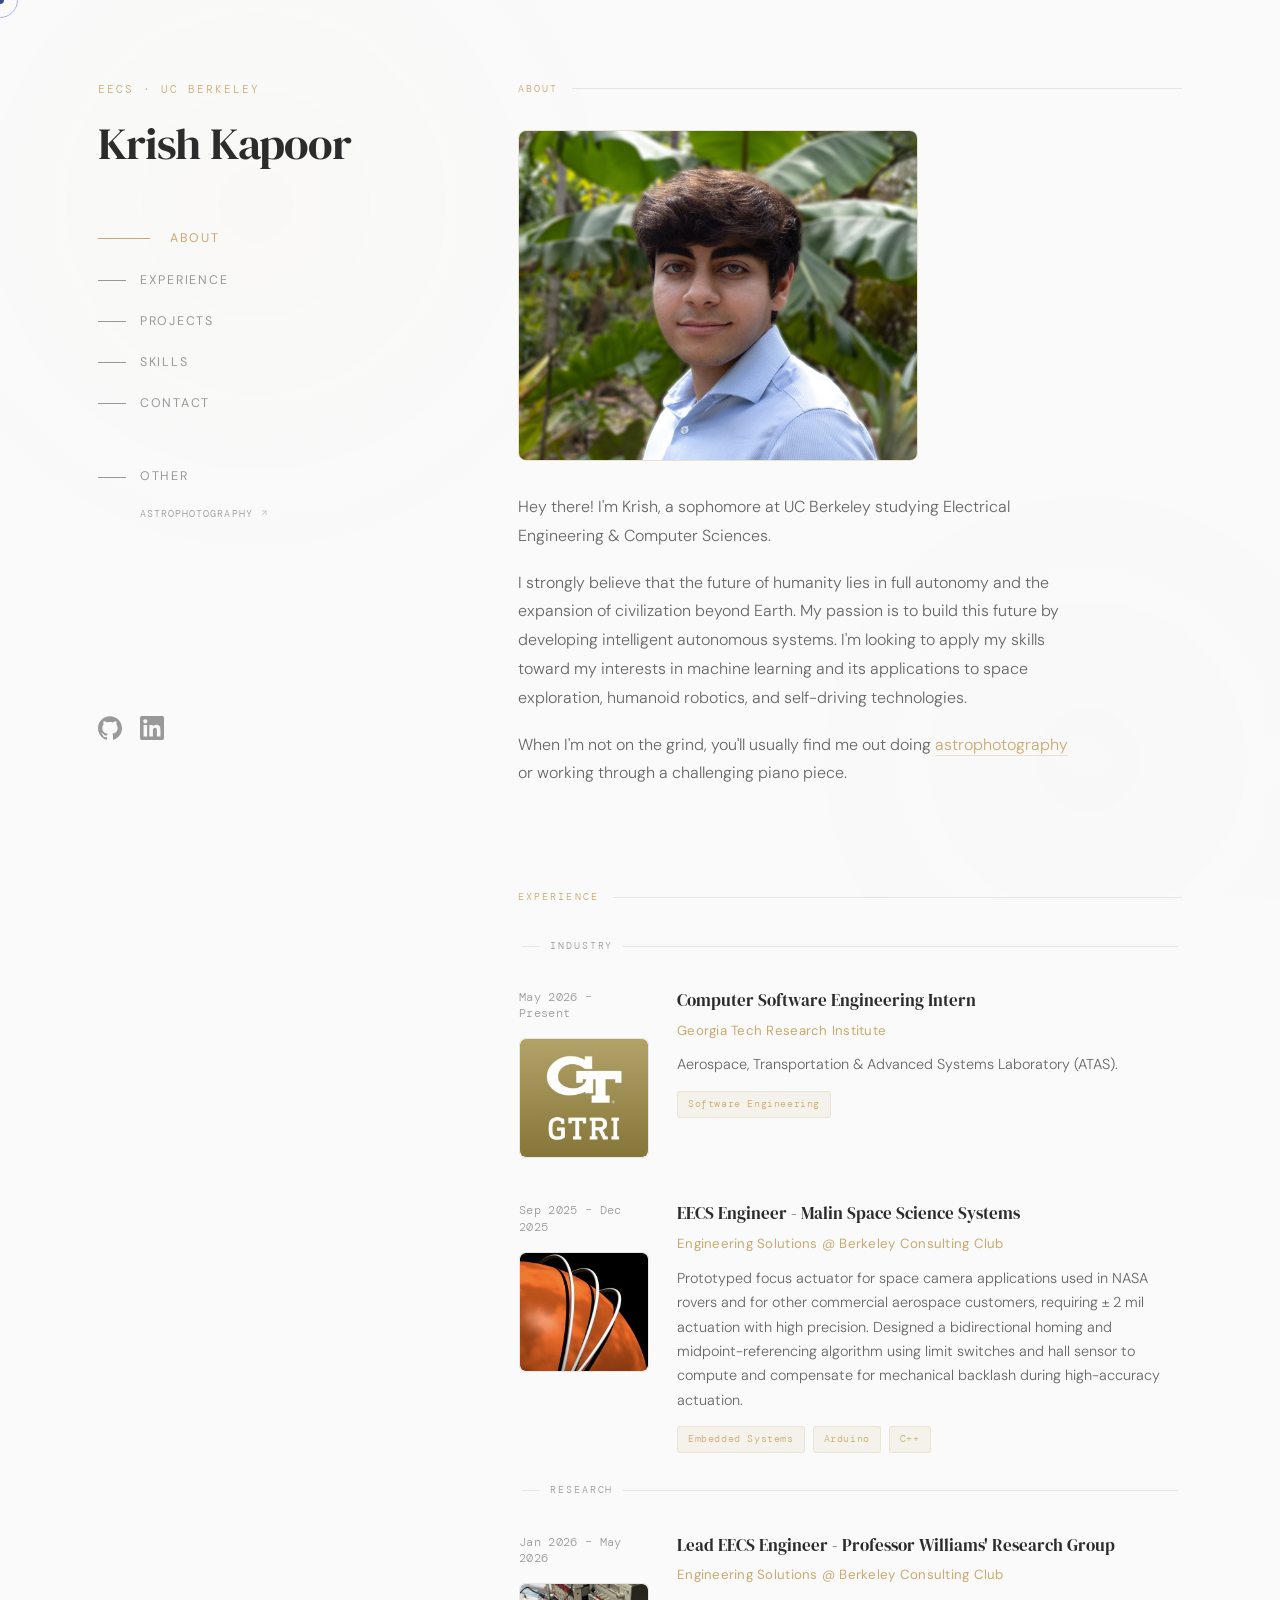
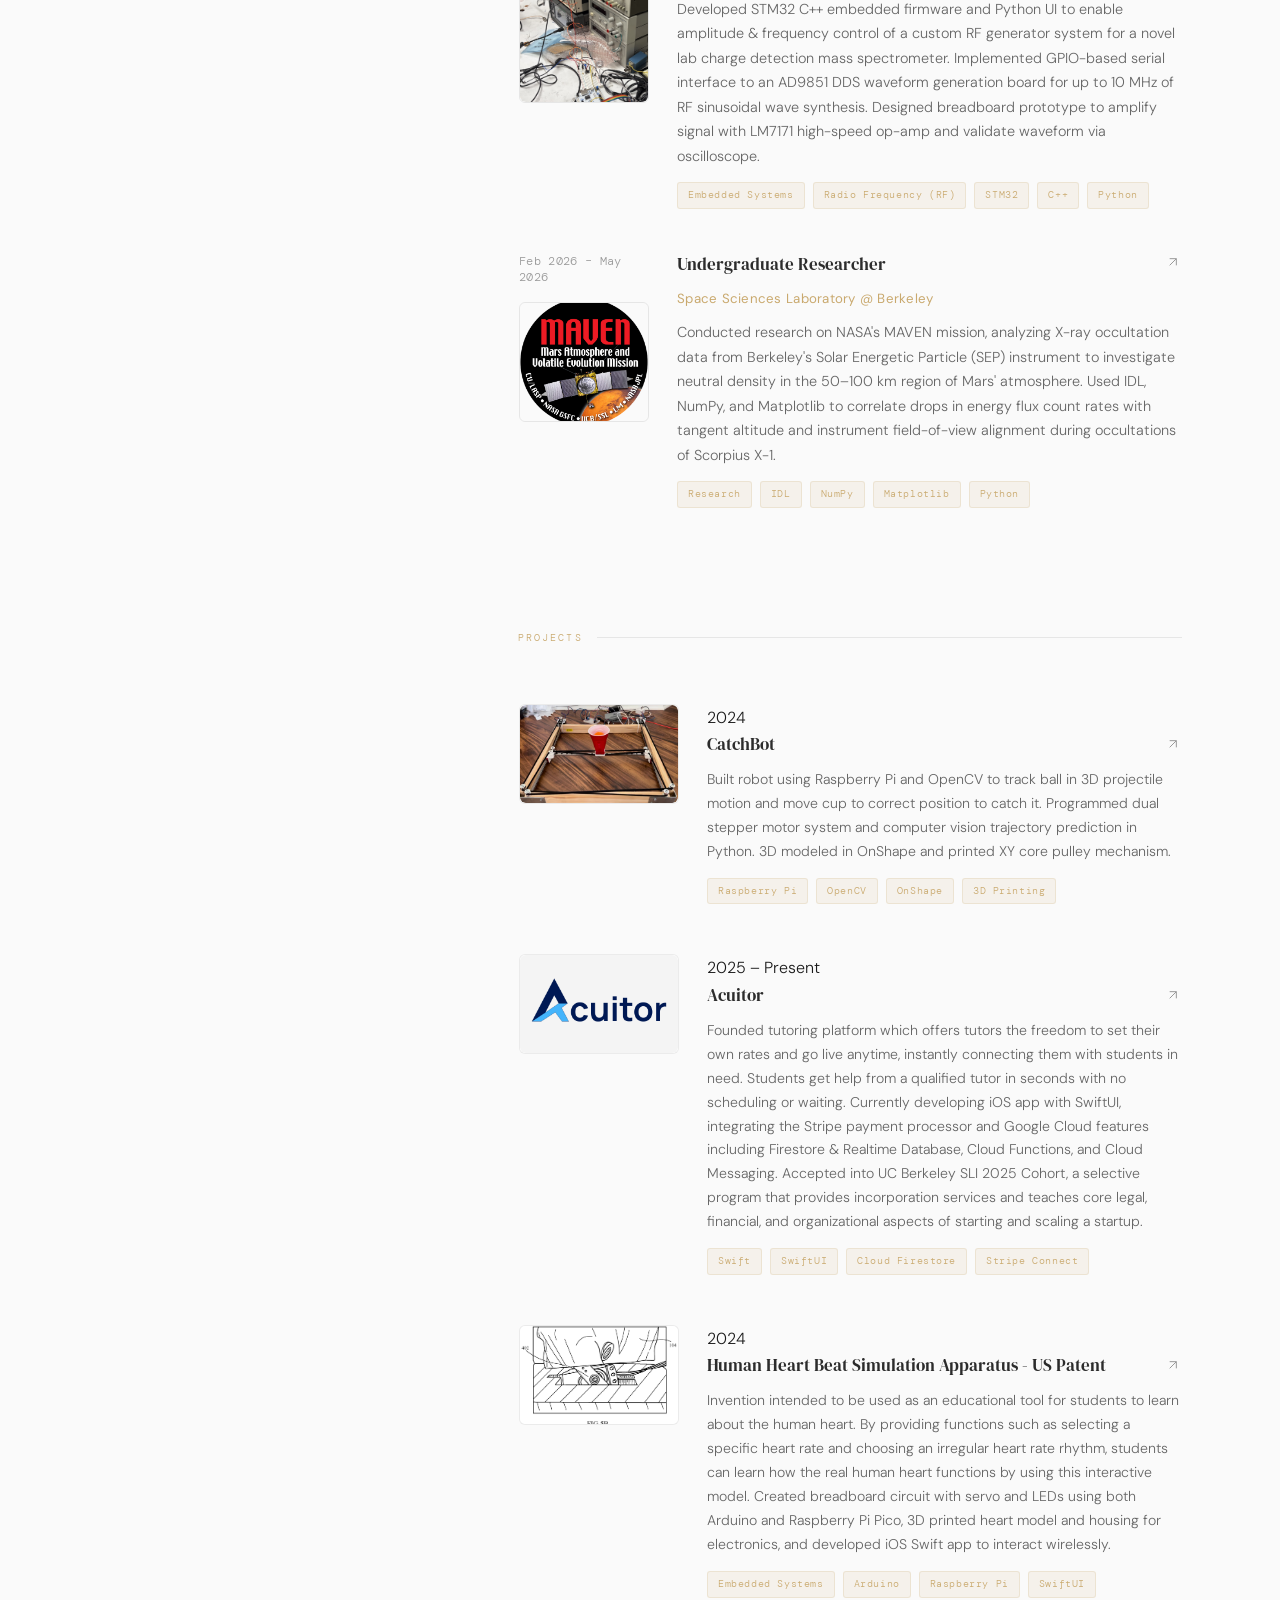
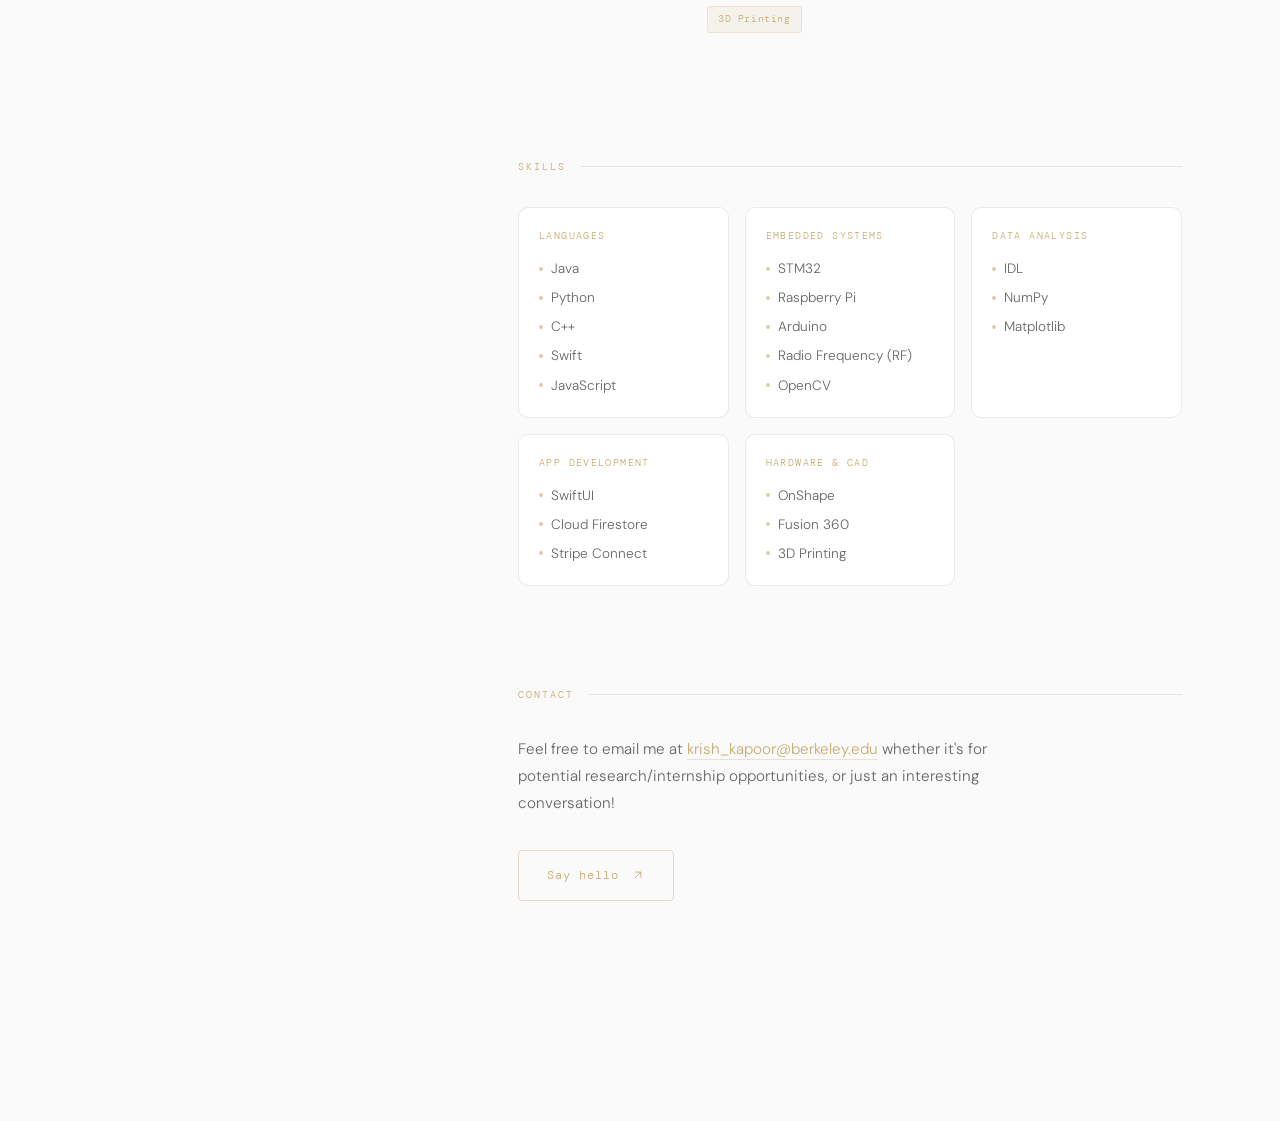
==== index.html @ f742c826 "Upload files" ====
<!DOCTYPE html>
<html lang="en">
<head>
  <meta charset="UTF-8" />
  <meta name="viewport" content="width=device-width, initial-scale=1.0" />
  <title>Krish Kapoor</title>
  <link rel="preconnect" href="https://fonts.googleapis.com" />
  <link rel="preconnect" href="https://fonts.gstatic.com" crossorigin />
  <link href="https://fonts.googleapis.com/css2?family=DM+Serif+Display:ital@0;1&family=DM+Sans:ital,opsz,wght@0,9..40,300;0,9..40,400;0,9..40,500;1,9..40,300&family=DM+Mono:wght@300;400&display=swap" rel="stylesheet" />
  <link rel="stylesheet" href="styles.css" />
</head>
<body>

  <!-- Custom cursor -->
  <div class="cursor" id="cursorRing" style="position:fixed;top:0;left:0;pointer-events:none;z-index:9999;">
    <div class="cursor-ring" style="position:absolute;top:0;left:0;"></div>
  </div>
  <div class="cursor" id="cursorDot" style="position:fixed;top:0;left:0;pointer-events:none;z-index:9999;">
    <div class="cursor-dot" style="position:absolute;top:0;left:0;"></div>
  </div>

  <!-- Ambient background -->
  <div class="ambient"></div>

  <div class="layout">

    <!-- ─── LEFT: STICKY PANEL ─── -->
    <aside class="left">
      <div class="left-top">
        <div class="role">EECS · UC Berkeley</div>
        <h1 class="name">Krish Kapoor</h1>

        <nav class="nav" aria-label="On-page navigation">
          <a href="#about" class="nav-item active">
            <span class="nav-line"></span>
            <span>About</span>
          </a>
          <a href="#experience" class="nav-item">
            <span class="nav-line"></span>
            <span>Experience</span>
          </a>
          <a href="#projects" class="nav-item">
            <span class="nav-line"></span>
            <span>Projects</span>
          </a>
          <a href="#skills" class="nav-item">
            <span class="nav-line"></span>
            <span>Skills</span>
          </a>
          <a href="#contact" class="nav-item">
            <span class="nav-line"></span>
            <span>Contact</span>
          </a>
          <a href="#other" class="nav-item nav-item--other">
            <span class="nav-line"></span>
            <span>Other</span>
          </a>
          <a href="astrophotography.html" class="nav-subitem">
            <span>Astrophotography</span>
            <svg width="10" height="10" viewBox="0 0 24 24" fill="none" stroke="currentColor" stroke-width="2"><path d="M7 17L17 7M17 7H7M17 7v10"/></svg>
          </a>
        </nav>
      </div>

      <div class="socials">
        <!-- GitHub -->
        <a href="https://github.com/kapoorkrish/" target="_blank" rel="noopener" class="social-link" aria-label="GitHub">
          <svg viewBox="0 0 24 24" xmlns="http://www.w3.org/2000/svg"><path d="M12 .297c-6.63 0-12 5.373-12 12 0 5.303 3.438 9.8 8.205 11.385.6.113.82-.258.82-.577 0-.285-.01-1.04-.015-2.04-3.338.724-4.042-1.61-4.042-1.61C4.422 18.07 3.633 17.7 3.633 17.7c-1.087-.744.084-.729.084-.729 1.205.084 1.838 1.236 1.838 1.236 1.07 1.835 2.809 1.305 3.495.998.108-.776.417-1.305.76-1.605-2.665-.3-5.466-1.332-5.466-5.93 0-1.31.465-2.38 1.235-3.22-.135-.303-.54-1.523.105-3.176 0 0 1.005-.322 3.3 1.23.96-.267 1.98-.399 3-.405 1.02.006 2.04.138 3 .405 2.28-1.552 3.285-1.23 3.285-1.23.645 1.653.24 2.873.12 3.176.765.84 1.23 1.91 1.23 3.22 0 4.61-2.805 5.625-5.475 5.92.42.36.81 1.096.81 2.22 0 1.606-.015 2.896-.015 3.286 0 .315.21.69.825.57C20.565 22.092 24 17.592 24 12.297c0-6.627-5.373-12-12-12"/></svg>
        </a>
        <!-- LinkedIn -->
        <a href="https://www.linkedin.com/in/kapoorkrish/" target="_blank" rel="noopener" class="social-link" aria-label="LinkedIn">
          <svg viewBox="0 0 24 24" xmlns="http://www.w3.org/2000/svg"><path d="M20.447 20.452h-3.554v-5.569c0-1.328-.027-3.037-1.852-3.037-1.853 0-2.136 1.445-2.136 2.939v5.667H9.351V9h3.414v1.561h.046c.477-.9 1.637-1.85 3.37-1.85 3.601 0 4.267 2.37 4.267 5.455v6.286zM5.337 7.433c-1.144 0-2.063-.926-2.063-2.065 0-1.138.92-2.063 2.063-2.063 1.14 0 2.064.925 2.064 2.063 0 1.139-.925 2.065-2.064 2.065zm1.782 13.019H3.555V9h3.564v11.452zM22.225 0H1.771C.792 0 0 .774 0 1.729v20.542C0 23.227.792 24 1.771 24h20.451C23.2 24 24 23.227 24 22.271V1.729C24 .774 23.2 0 22.222 0h.003z"/></svg>
        </a>
      </div>
    </aside>

    <!-- ─── RIGHT: MAIN CONTENT ─── -->
    <main class="right">

      <!-- ABOUT -->
      <section id="about" class="fade-in">
        <div class="section-label">About</div>
        <div class="about-content">
          <img src="images/Headshot.jpg" alt="Krish Kapoor headshot" class="about-image" />
          <div class="about-text">
            <p>Hey there! I'm Krish, a sophomore at UC Berkeley studying Electrical Engineering & Computer Sciences.</p>
            <p>I strongly believe that the future of humanity lies in full autonomy and the expansion of civilization beyond Earth. My passion is to build this future by developing intelligent autonomous systems. I'm looking to apply my skills toward my interests in machine learning and its applications to space exploration, humanoid robotics, and self-driving technologies.</p>
            <p>When I'm not on the grind, you'll usually find me out doing <a href="astrophotography.html">astrophotography</a> or working through a challenging piano piece.</p>
          </div>
        </div>
      </section>

      <!-- EXPERIENCE -->
      <section id="experience" class="fade-in">
        <div class="section-label">Experience</div>
        <div id="experience-container">
          <!-- Populated by script.js -->
        </div>
      </section>

      <!-- PROJECTS -->
      <section id="projects" class="fade-in">
        <div class="section-label">Projects</div>
        <div id="projects-container" class="projects-grid">
          <!-- Populated by script.js -->
        </div>
      </section>

      <!-- SKILLS -->
      <section id="skills" class="fade-in">
        <div class="section-label">Skills</div>
        <div id="skills-container" class="skills-grid">
          <!-- Populated by script.js -->
        </div>
      </section>

      <!-- CONTACT -->
      <section id="contact" class="fade-in">
        <div class="section-label">Contact</div>
        <div class="contact-wrapper">
          <p class="contact-text">
            Feel free to email me at <a href="mailto:krish_kapoor@berkeley.edu">krish_kapoor@berkeley.edu</a> whether it's for potential research/internship opportunities, or just an interesting conversation!
          </p>
          <a href="mailto:krish_kapoor@berkeley.edu" class="contact-email">
            Say hello
            <svg width="14" height="14" viewBox="0 0 24 24" fill="none" stroke="currentColor" stroke-width="1.5"><path d="M7 17L17 7M17 7H7M17 7v10"/></svg>
          </a>
        </div>
      </section>
    </main>
  </div>

  <style>
    .nav-item--other {
      margin-top: 32px;
    }
    .nav-subitem {
      display: inline-flex;
      align-items: center;
      gap: 6px;
      padding: 5px 0 5px 42px;
      text-decoration: none;
      color: var(--text-dim);
      font-family: 'DM Mono', monospace;
      font-size: 0.65rem;
      letter-spacing: 0.1em;
      text-transform: uppercase;
      transition: color 0.2s;
    }
    .nav-subitem:hover { color: var(--gold); }
    .nav-subitem svg { opacity: 0.6; }
  </style>

  <script src="script.js"></script>

</body>
</html>
---- styles.css ----
:root {
  --bg: #fafafa;
  --bg2: #f5f5f5;
  --surface: #ffffff;
  --border: rgba(0,0,0,0.08);
  --gold: #c9a96e;
  --gold-dim: rgba(201,169,110,0.1);
  --gold-glow: rgba(201,169,110,0.12);
  --text: #1a1a1a;
  --text-muted: #666666;
  --text-dim: #999999;
  --white: #2c2c2c;
  --nav-width: 340px;
}

*, *::before, *::after { box-sizing: border-box; margin: 0; padding: 0; }

html { scroll-behavior: smooth; }

body {
  background: var(--bg);
  color: var(--text);
  font-family: 'DM Sans', sans-serif;
  font-weight: 300;
  line-height: 1.7;
  min-height: 100vh;
}

/* Custom cursor */
.cursor {
  position: fixed;
  pointer-events: none;
  z-index: 9999;
  mix-blend-mode: difference;
}
.cursor-dot {
  width: 8px; height: 8px;
  background: var(--gold);
  border-radius: 50%;
  transform: translate(-50%, -50%);
  transition: width 0.2s ease, height 0.2s ease, opacity 0.2s ease, background 0.2s ease;
}

body:has(a:hover) .cursor-dot,
body:has(button:hover) .cursor-dot,
body:has([role="button"]:hover) .cursor-dot {
  width: 20px;
  height: 20px;
  background: var(--gold);
  opacity: 0.85;
}
.cursor-ring {
  width: 36px; height: 36px;
  border: 1px solid rgba(201,169,110,0.4);
  border-radius: 50%;
  transform: translate(-50%, -50%);
  transition: transform 0.12s ease-out, width 0.25s ease, height 0.25s ease, opacity 0.25s ease, background 0.25s ease, border-color 0.25s ease;
  background: transparent;
}
body:has(a:hover) .cursor-ring,
body:has(button:hover) .cursor-ring,
body:has([role="button"]:hover) .cursor-ring {
  width: 32px; height: 32px;
  background: transparent;
  border-color: var(--gold);
  opacity: 1;
}

/* Ambient glow background */
.ambient {
  position: fixed;
  inset: 0;
  pointer-events: none;
  z-index: 0;
  overflow: hidden;
}
.ambient::before {
  content: '';
  position: absolute;
  top: -20%; left: -10%;
  width: 60vw; height: 60vw;
  background: radial-gradient(ellipse, rgba(201,169,110,0.02) 0%, transparent 70%);
  animation: drift 18s ease-in-out infinite alternate;
}
.ambient::after {
  content: '';
  position: absolute;
  bottom: -20%; right: -10%;
  width: 50vw; height: 50vw;
  background: radial-gradient(ellipse, rgba(100,120,200,0.01) 0%, transparent 70%);
  animation: drift 22s ease-in-out infinite alternate-reverse;
}
@keyframes drift {
  from { transform: translate(0, 0) scale(1); }
  to { transform: translate(40px, 30px) scale(1.08); }
}

/* Layout */
.layout {
  position: relative;
  z-index: 1;
  max-width: 1180px;
  margin: 0 auto;
  padding: 0 48px;
  display: flex;
  gap: 80px;
  align-items: flex-start;
}

/* LEFT PANEL */
.left {
  width: var(--nav-width);
  min-width: var(--nav-width);
  position: sticky;
  top: 0;
  height: 100vh;
  display: flex;
  flex-direction: column;
  justify-content: space-between;
  padding: 80px 0;
}

.left-top {}

.name {
  font-family: 'DM Serif Display', serif;
  font-size: clamp(2.2rem, 3.5vw, 3rem);
  font-weight: 400;
  color: var(--white);
  letter-spacing: -0.02em;
  line-height: 1.1;
  margin-bottom: 10px;
}

.role {
  font-family: 'DM Mono', monospace;
  font-size: 0.7rem;
  letter-spacing: 0.18em;
  text-transform: uppercase;
  color: var(--gold);
  margin-bottom: 20px;
}

.tagline {
  font-size: 0.95rem;
  color: var(--gold);
  line-height: 1.65;
  max-width: 280px;
}

/* Nav */
.nav {
  margin-top: 52px;
  display: flex;
  flex-direction: column;
  gap: 4px;
}

.nav-item {
  display: flex;
  align-items: center;
  gap: 14px;
  padding: 8px 0;
  text-decoration: none;
  color: var(--text-dim);
  font-size: 0.78rem;
  letter-spacing: 0.14em;
  text-transform: uppercase;
  font-weight: 400;
  transition: color 0.25s, gap 0.25s;
  width: fit-content;
}

.nav-line {
  width: 28px;
  height: 1px;
  background: currentColor;
  transition: width 0.3s ease;
}

.nav-item:hover,
.nav-item.active {
  color: var(--gold);
  gap: 20px;
}

.nav-item:hover .nav-line,
.nav-item.active .nav-line {
  width: 52px;
}

/* Social links */
.socials {
  display: flex;
  gap: 18px;
  align-items: center;
  padding-bottom: 80px;
}

.social-link {
  color: var(--text-dim);
  text-decoration: none;
  transition: color 0.2s, transform 0.2s;
  display: flex;
  align-items: center;
}

.social-link:hover {
  color: var(--gold);
  transform: translateY(-2px);
}

.social-link svg {
  width: 24px; height: 24px;
  fill: currentColor;
}

/* RIGHT PANEL */
.right {
  flex: 1;
  padding: 80px 0 120px;
  min-width: 0;
}

/* Sections */
section {
  margin-bottom: 100px;
  scroll-margin-top: 80px;
}

.section-label {
  font-family: 'DM Mono', monospace;
  font-size: 0.65rem;
  letter-spacing: 0.2em;
  text-transform: uppercase;
  color: var(--gold);
  margin-bottom: 32px;
  display: flex;
  align-items: center;
  gap: 14px;
}

.section-label::after {
  content: '';
  flex: 1;
  height: 1px;
  background: var(--border);
}

/* About */
.about-card {
  padding: 32px;
  background: rgba(201, 169, 110, 0.08);
  border: 1px solid rgba(201, 169, 110, 0.2);
  border-radius: 10px;
}

.about-content {
  display: flex;
  flex-direction: column;
  align-items: flex-start;
  gap: 32px;
}

.about-image {
  width: 100%;
  max-width: 400px;
  height: auto;
  border-radius: 8px;
  object-fit: cover;
  flex-shrink: 0;
  border: 1px solid rgba(201, 169, 110, 0.3);
}

.about-text {
  font-size: 1rem;
  color: var(--text-muted);
  line-height: 1.8;
  max-width: 560px;
}

.about-text p + p { margin-top: 18px; }

.about-text a {
  color: var(--gold);
  text-decoration: none;
  border-bottom: 1px solid rgba(201,169,110,0.3);
  transition: border-color 0.2s;
}
.about-text a:hover { border-color: var(--gold); }

/* Experience link wrapper — mirrors project-card hover behavior */
.exp-link {
  display: block;
  text-decoration: none;
  color: inherit;
  border-radius: 10px;
}

.exp-link:hover .exp-item {
  background: var(--surface);
  border-color: var(--border);
}

.exp-link:hover .exp-title {
  color: var(--gold);
}

.exp-link:hover .exp-arrow {
  transform: translate(4px, -4px);
  color: var(--gold);
}

.exp-title-row {
  display: flex;
  align-items: flex-start;
  justify-content: space-between;
  gap: 8px;
  margin-bottom: 4px;
}

.exp-arrow {
  color: var(--text-dim);
  transition: transform 0.25s, color 0.25s;
  flex-shrink: 0;
  margin-top: 3px;
}

/* Experience */
.exp-group-label {
  font-family: 'DM Mono', monospace;
  font-size: 0.6rem;
  letter-spacing: 0.2em;
  text-transform: uppercase;
  color: var(--text-dim);
  padding: 0 4px 12px 4px;
  margin-top: 8px;
  display: flex;
  align-items: center;
  gap: 10px;
}
.exp-group-label::before {
  content: '';
  width: 18px;
  height: 1px;
  background: var(--border);
}
.exp-group-label::after {
  content: '';
  flex: 1;
  height: 1px;
  background: var(--border);
}

.exp-item {
  display: grid;
  grid-template-columns: 130px 1fr;
  gap: 0 28px;
  padding: 20px 24px;
  margin: 0 -24px;
  border-radius: 10px;
  transition: background 0.3s;
  border: 1px solid transparent;
  cursor: none;
}

.exp-item--link { cursor: none; }

.exp-thumb {
  width: 100%;
  max-height: 120px;
  border-radius: 6px;
  border: 1px solid var(--border);
  overflow: hidden;
  margin-top: 10px;
}

.exp-thumb img {
  width: 100%;
  height: 100%;
  max-height: 120px;
  object-fit: cover;
  display: block;
  border-radius: 6px;
}

.exp-item:hover {
  background: var(--surface);
  border-color: var(--border);
}

.exp-item:hover .exp-title {
  color: var(--gold);
}

.exp-meta {
  padding-top: 3px;
  display: flex;
  flex-direction: column;
  gap: 6px;
}

.exp-period {
  font-family: 'DM Mono', monospace;
  font-size: 0.72rem;
  color: var(--text-dim);
  letter-spacing: 0.03em;
  line-height: 1.4;
}

.exp-title {
  font-family: 'DM Serif Display', serif;
  font-size: 1.05rem;
  color: var(--white);
  transition: color 0.3s;
  margin-bottom: 4px;
}

.exp-company {
  font-size: 0.83rem;
  color: var(--gold);
  font-weight: 400;
  margin-bottom: 10px;
  letter-spacing: 0.02em;
}

.exp-desc {
  font-size: 0.9rem;
  color: var(--text-muted);
  line-height: 1.7;
  margin-bottom: 14px;
}

.tags {
  display: flex;
  flex-wrap: wrap;
  gap: 8px;
}

.tag {
  font-family: 'DM Mono', monospace;
  font-size: 0.62rem;
  letter-spacing: 0.06em;
  padding: 4px 10px;
  border-radius: 3px;
  background: var(--gold-dim);
  color: var(--gold);
  border: 1px solid rgba(201,169,110,0.2);
}

/* Projects */
.projects-grid {
  display: flex;
  flex-direction: column;
  gap: 0;
}

.project-card {
  display: grid;
  grid-template-columns: 160px 1fr;
  gap: 28px;
  padding: 24px;
  margin: 0 -24px;
  border-radius: 10px;
  text-decoration: none;
  color: inherit;
  transition: background 0.3s;
  border: 1px solid transparent;
}

.project-card:hover {
  background: var(--surface);
  border-color: var(--border);
}

.project-card:hover .project-title {
  color: var(--gold);
}

.project-card:hover .project-arrow {
  transform: translate(4px, -4px);
}

.project-thumb {
  width: 160px;
  height: 100px;
  border-radius: 6px;
  background: var(--surface);
  border: 1px solid var(--border);
  overflow: hidden;
  flex-shrink: 0;
  display: flex;
  align-items: center;
  justify-content: center;
}

.project-thumb-placeholder {
  width: 100%;
  height: 100%;
  display: flex;
  align-items: center;
  justify-content: center;
  font-family: 'DM Serif Display', serif;
  font-size: 1.8rem;
  color: var(--text-dim);
}

.project-content {}

.project-header {
  display: flex;
  align-items: flex-start;
  justify-content: space-between;
  gap: 8px;
  margin-bottom: 8px;
}

.project-title {
  font-family: 'DM Serif Display', serif;
  font-size: 1.05rem;
  color: var(--white);
  transition: color 0.3s;
}

.project-arrow {
  color: var(--text-dim);
  transition: transform 0.25s, color 0.25s;
  flex-shrink: 0;
  margin-top: 2px;
}

.project-card:hover .project-arrow { color: var(--gold); }

.project-desc {
  font-size: 0.88rem;
  color: var(--text-muted);
  line-height: 1.7;
  margin-bottom: 14px;
}

/* Skills */
.skills-grid {
  display: grid;
  grid-template-columns: repeat(auto-fill, minmax(200px, 1fr));
  gap: 16px;
}

.skill-group {
  padding: 20px;
  background: var(--surface);
  border: 1px solid var(--border);
  border-radius: 10px;
  transition: border-color 0.3s;
}

.skill-group:hover { border-color: rgba(201,169,110,0.25); }

.skill-group-title {
  font-family: 'DM Mono', monospace;
  font-size: 0.62rem;
  letter-spacing: 0.14em;
  text-transform: uppercase;
  color: var(--gold);
  margin-bottom: 12px;
}

.skill-list {
  list-style: none;
  display: flex;
  flex-direction: column;
  gap: 6px;
}

.skill-list li {
  font-size: 0.85rem;
  color: var(--text-muted);
  display: flex;
  align-items: center;
  gap: 8px;
}

.skill-list li::before {
  content: '';
  width: 4px; height: 4px;
  background: var(--gold);
  border-radius: 50%;
  flex-shrink: 0;
  opacity: 0.6;
}

/* Contact */
.contact-wrapper {
  max-width: 480px;
}

.contact-text {
  font-size: 0.95rem;
  color: var(--text-muted);
  line-height: 1.8;
  margin-bottom: 32px;
}

.contact-text a {
  color: var(--gold);
  text-decoration: none;
  border-bottom: 1px solid rgba(201,169,110,0.3);
  transition: border-color 0.2s;
}

.contact-text a:hover { border-color: var(--gold); }

.contact-email {
  display: inline-flex;
  align-items: center;
  gap: 12px;
  padding: 14px 28px;
  border: 1px solid rgba(201,169,110,0.4);
  border-radius: 4px;
  color: var(--gold);
  text-decoration: none;
  font-family: 'DM Mono', monospace;
  font-size: 0.78rem;
  letter-spacing: 0.08em;
  transition: background 0.2s, border-color 0.2s, gap 0.2s;
}

.contact-email:hover {
  background: var(--gold-glow);
  border-color: var(--gold);
  gap: 16px;
}

/* Footer */
.footer {
  padding-top: 40px;
  border-top: 1px solid var(--border);
  font-family: 'DM Mono', monospace;
  font-size: 0.62rem;
  letter-spacing: 0.06em;
  color: var(--text-dim);
  display: flex;
  justify-content: space-between;
  align-items: center;
}

/* Fade-in on scroll */
.fade-in {
  opacity: 0;
  transform: translateY(20px);
  transition: opacity 0.6s ease, transform 0.6s ease;
}

.fade-in.visible {
  opacity: 1;
  transform: translateY(0);
}

/* Divider */
.divider {
  width: 40px;
  height: 1px;
  background: var(--border);
  margin: 32px 0;
}

/* Resume link */
.resume-link {
  display: inline-flex;
  align-items: center;
  gap: 8px;
  margin-top: 32px;
  font-family: 'DM Mono', monospace;
  font-size: 0.7rem;
  letter-spacing: 0.12em;
  text-transform: uppercase;
  color: var(--text-muted);
  text-decoration: none;
  transition: color 0.2s, gap 0.2s;
}

.resume-link:hover {
  color: var(--gold);
  gap: 12px;
}

/* Hide custom cursor on touch devices (no fine pointer), regardless of width */
@media (hover: none), (pointer: coarse) {
  body,
  a,
  button,
  [role="button"],
  input,
  label,
  select,
  textarea,
  [tabindex],
  .exp-item,
  .exp-item--link {
    cursor: auto !important;
  }

  #cursorDot,
  #cursorRing,
  .cursor {
    display: none !important;
  }
}

@media (max-width: 900px) {

  /* Layout */
  .layout {
    flex-direction: column;
    padding: 0 20px;
    gap: 0;
  }

  .left {
    position: static;
    width: 100%;
    min-width: unset;
    height: auto;
    padding: 48px 0 32px;
  }

  .name {
    white-space: nowrap;
  }

  .right {
    padding: 0 0 72px;
  }

  .nav {
    display: none;
  }

  .socials {
    padding-bottom: 0;
  }

  .social-link {
    padding: 8px;
    margin: -8px;
  }

  section {
    margin-bottom: 72px;
  }

  /* About */
  .about-card {
    padding: 24px;
  }

  .about-content {
    gap: 24px;
  }

  .about-image {
    width: 100%;
    max-width: 320px;
    height: auto;
    aspect-ratio: 1 / 1;
    object-fit: cover;
    align-self: center;
  }

  /* EXPERIENCE */
  .exp-item {
    grid-template-columns: 1fr;
    gap: 18px;
    padding: 20px 18px;
    margin: 0;
  }

  .exp-meta {
    flex-direction: column;
    align-items: flex-start;
    gap: 12px;
    margin-bottom: 0;
  }

  .exp-thumb {
    width: 100%;
    max-width: 100%;
    height: 180px;
    max-height: unset;
    margin-top: 0;
  }

  .exp-thumb img {
    width: 100%;
    height: 100%;
    object-fit: cover;
  }

  /* PROJECTS */
  .project-card {
    grid-template-columns: 1fr;
    gap: 18px;
    padding: 20px 18px;
    margin: 0;
  }

  .project-thumb {
    width: 100%;
    height: auto;
    aspect-ratio: 16 / 9;
    max-height: 240px;
  }

  .project-thumb img {
    width: 100%;
    height: 100%;
    object-fit: cover;
    display: block;
  }

  .project-header {
    gap: 12px;
  }

  /* Skills */
  .skills-grid {
    grid-template-columns: 1fr;
  }

  /* Footer */
  .footer {
    flex-direction: column;
    align-items: flex-start;
    gap: 10px;
  }
}

/* ── Mid-range: two-column cards getting narrow before mobile stacking kicks in ── */
@media (min-width: 601px) and (max-width: 900px) {
  /* At this range the layout has already gone single-column (left panel stacks
     above right), so the right panel is full width but the card grids still
     try to keep the thumbnail column. Collapse them earlier. */
  .exp-item {
    grid-template-columns: 100px 1fr;
    gap: 0 20px;
  }

  .exp-thumb {
    max-height: 90px;
  }

  .project-card {
    grid-template-columns: 130px 1fr;
    gap: 20px;
  }

  .project-thumb {
    width: 130px;
    height: 90px;
    aspect-ratio: unset;
    max-height: unset;
  }
}

/* ── Narrow mobile: fully stack everything ── */
@media (max-width: 600px) {
  .exp-item {
    grid-template-columns: 1fr;
    gap: 14px;
    padding: 18px 16px;
    margin: 0;
  }

  .exp-thumb {
    width: 100%;
    height: auto;
    aspect-ratio: 16 / 9;
    max-height: unset;
    margin-top: 0;
  }

  .exp-thumb img {
    width: 100%;
    height: 100%;
    object-fit: cover;
  }

  .project-card {
    grid-template-columns: 1fr;
    gap: 16px;
    padding: 18px 16px;
    margin: 0;
  }

  .project-thumb {
    width: 100%;
    height: auto;
    aspect-ratio: 16 / 9;
    max-height: unset;
  }

  .about-image {
    max-width: 260px;
  }
}


@media (hover: hover) and (pointer: fine) {
  body {
    cursor: none;
  }

  a,
  button,
  [role="button"],
  input,
  label,
  select,
  textarea,
  [tabindex] {
    cursor: none !important;
  }
}
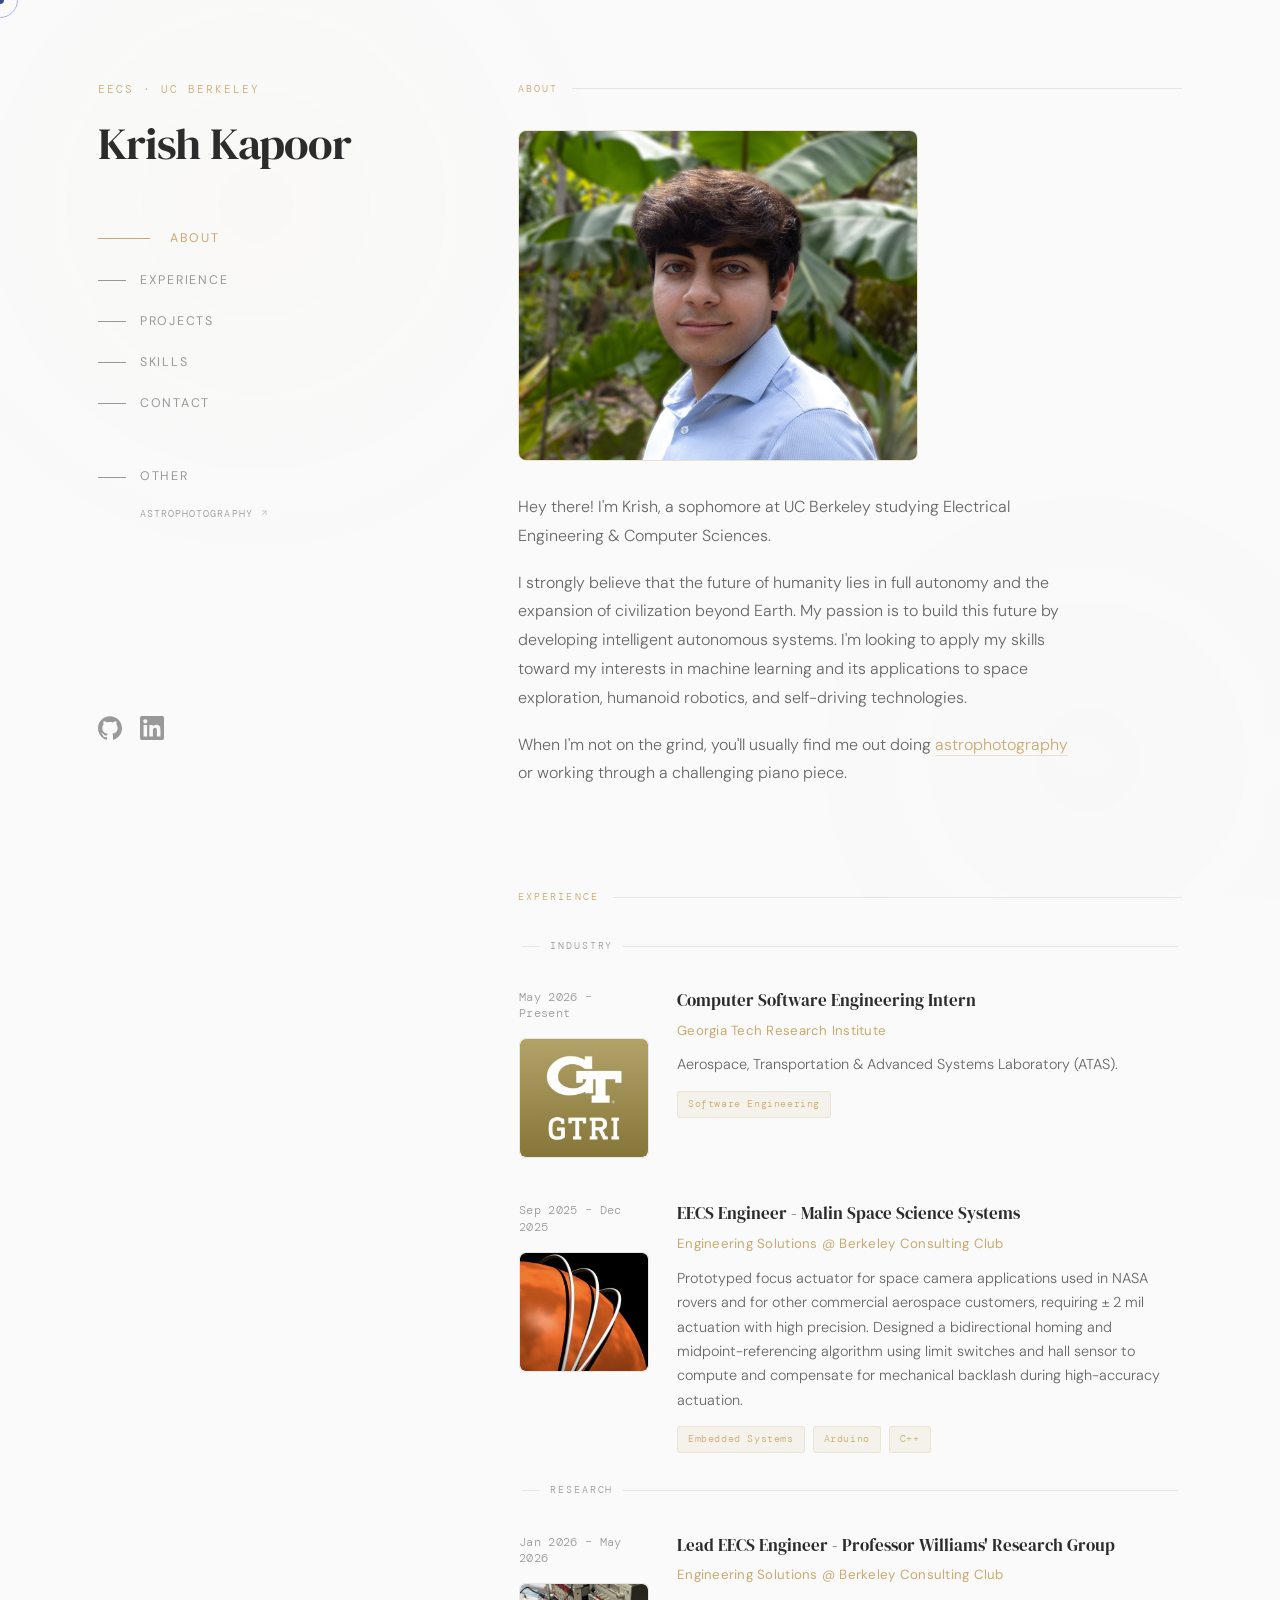
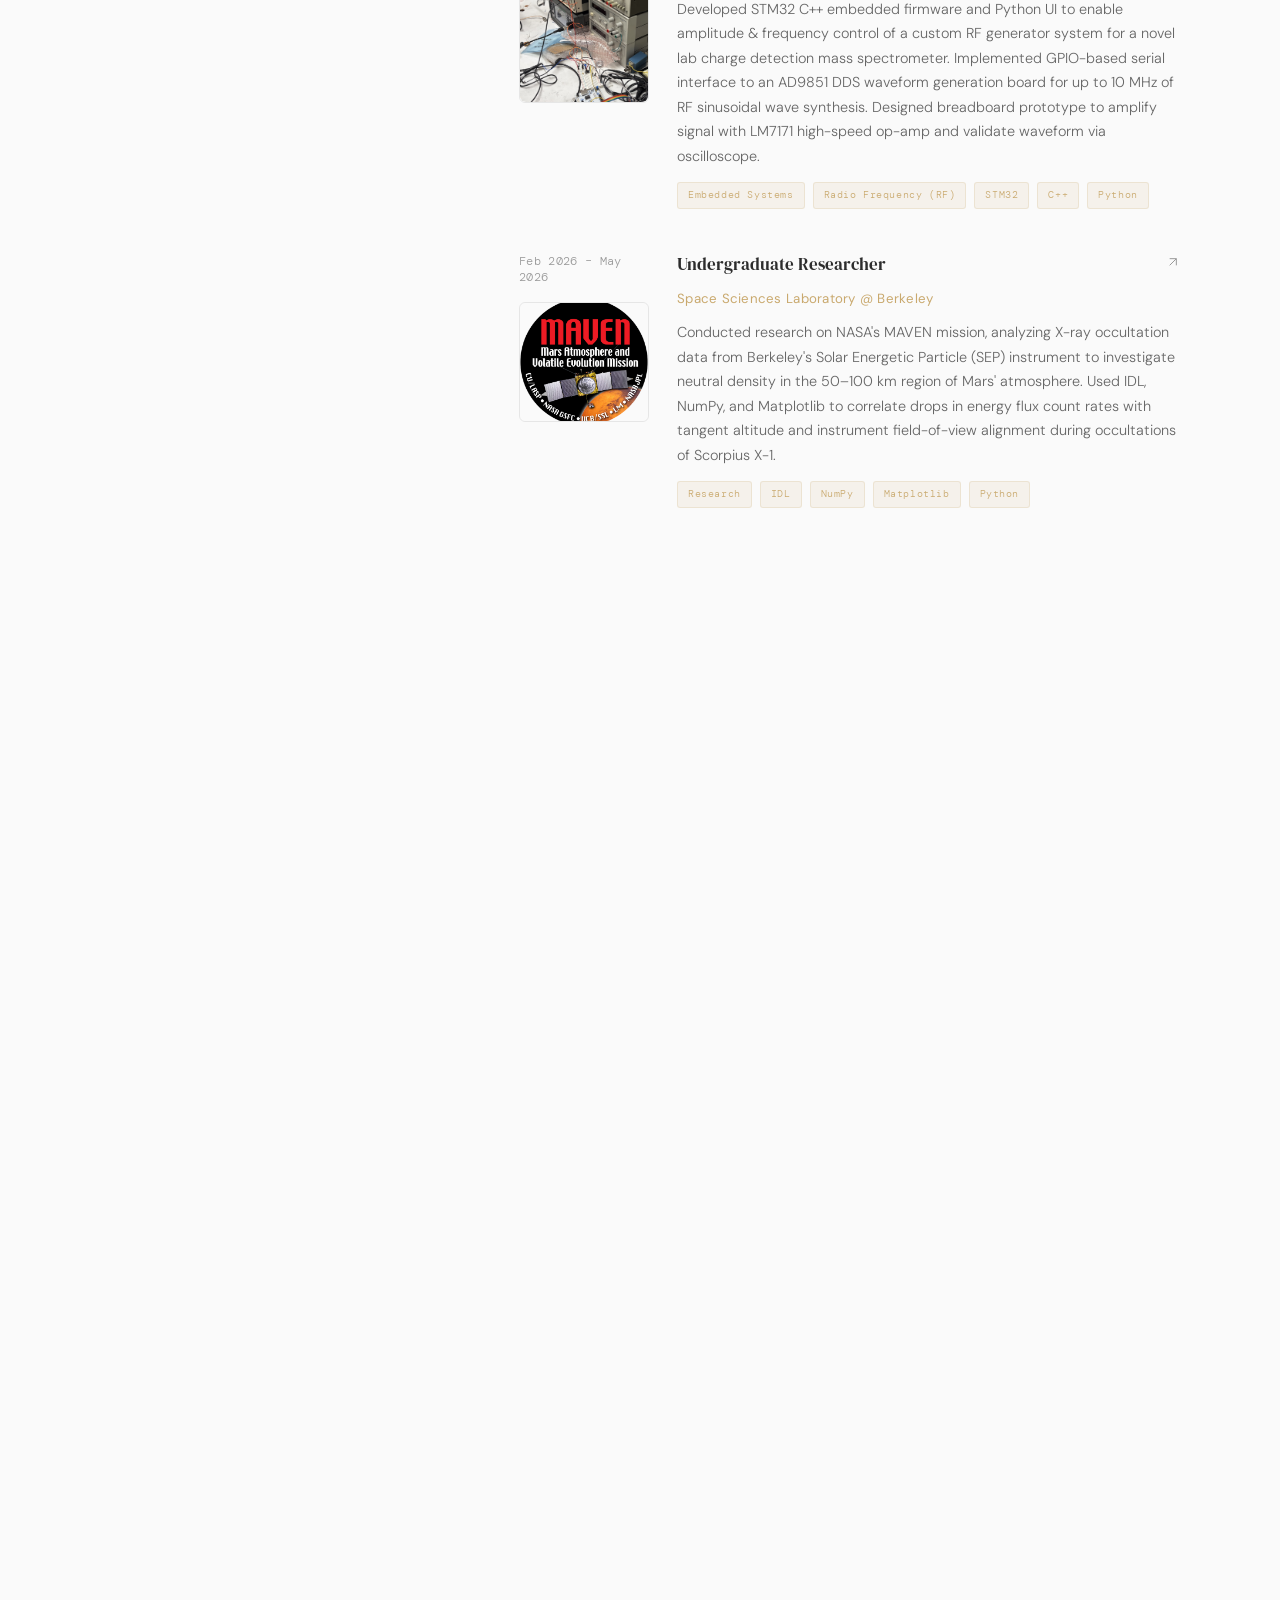
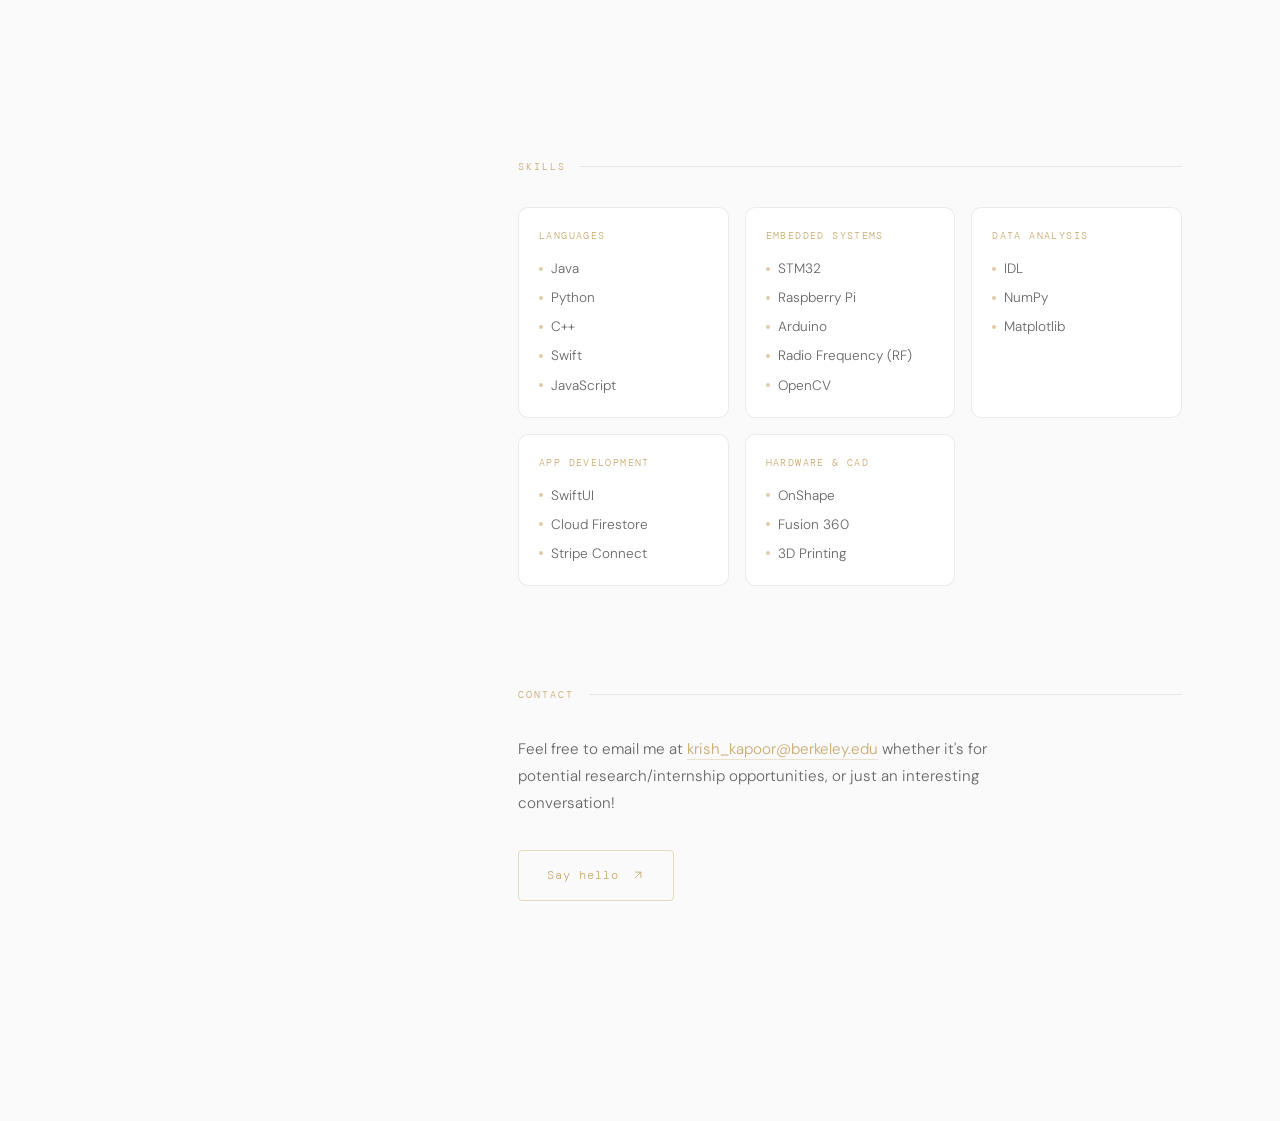
==== commit 466fe013: "Add favicons" ====
--- a/index.html
+++ b/index.html
@@ -7,7 +7,11 @@
   <link rel="preconnect" href="https://fonts.googleapis.com" />
   <link rel="preconnect" href="https://fonts.gstatic.com" crossorigin />
   <link href="https://fonts.googleapis.com/css2?family=DM+Serif+Display:ital@0;1&family=DM+Sans:ital,opsz,wght@0,9..40,300;0,9..40,400;0,9..40,500;1,9..40,300&family=DM+Mono:wght@300;400&display=swap" rel="stylesheet" />
-  <link rel="stylesheet" href="styles.css" />
+  <link rel="stylesheet" href="css/styles.css" />
+  <link rel="apple-touch-icon" sizes="180x180" href="apple-touch-icon.png" />
+  <link rel="icon" type="image/png" sizes="32x32" href="favicon-32x32.png" />
+  <link rel="icon" type="image/png" sizes="16x16" href="favicon-16x16.png" />
+  <link rel="manifest" href="site.webmanifest" />
 </head>
 <body>
 
@@ -151,7 +155,7 @@
     .nav-subitem svg { opacity: 0.6; }
   </style>
 
-  <script src="script.js"></script>
+  <script src="js/script.js"></script>
 
 </body>
 </html>
--- a/css/styles.css
+++ b/css/styles.css
@@ -0,0 +1,922 @@
+:root {
+  --bg: #fafafa;
+  --bg2: #f5f5f5;
+  --surface: #ffffff;
+  --border: rgba(0,0,0,0.08);
+  --gold: #c9a96e;
+  --gold-dim: rgba(201,169,110,0.1);
+  --gold-glow: rgba(201,169,110,0.12);
+  --text: #1a1a1a;
+  --text-muted: #666666;
+  --text-dim: #999999;
+  --white: #2c2c2c;
+  --nav-width: 340px;
+}
+
+*, *::before, *::after { box-sizing: border-box; margin: 0; padding: 0; }
+
+html { scroll-behavior: smooth; }
+
+body {
+  background: var(--bg);
+  color: var(--text);
+  font-family: 'DM Sans', sans-serif;
+  font-weight: 300;
+  line-height: 1.7;
+  min-height: 100vh;
+}
+
+/* Custom cursor */
+.cursor {
+  position: fixed;
+  pointer-events: none;
+  z-index: 9999;
+  mix-blend-mode: difference;
+}
+.cursor-dot {
+  width: 8px; height: 8px;
+  background: var(--gold);
+  border-radius: 50%;
+  transform: translate(-50%, -50%);
+  transition: width 0.2s ease, height 0.2s ease, opacity 0.2s ease, background 0.2s ease;
+}
+
+body:has(a:hover) .cursor-dot,
+body:has(button:hover) .cursor-dot,
+body:has([role="button"]:hover) .cursor-dot {
+  width: 20px;
+  height: 20px;
+  background: var(--gold);
+  opacity: 0.85;
+}
+.cursor-ring {
+  width: 36px; height: 36px;
+  border: 1px solid rgba(201,169,110,0.4);
+  border-radius: 50%;
+  transform: translate(-50%, -50%);
+  transition: transform 0.12s ease-out, width 0.25s ease, height 0.25s ease, opacity 0.25s ease, background 0.25s ease, border-color 0.25s ease;
+  background: transparent;
+}
+body:has(a:hover) .cursor-ring,
+body:has(button:hover) .cursor-ring,
+body:has([role="button"]:hover) .cursor-ring {
+  width: 32px; height: 32px;
+  background: transparent;
+  border-color: var(--gold);
+  opacity: 1;
+}
+
+/* Ambient glow background */
+.ambient {
+  position: fixed;
+  inset: 0;
+  pointer-events: none;
+  z-index: 0;
+  overflow: hidden;
+}
+.ambient::before {
+  content: '';
+  position: absolute;
+  top: -20%; left: -10%;
+  width: 60vw; height: 60vw;
+  background: radial-gradient(ellipse, rgba(201,169,110,0.02) 0%, transparent 70%);
+  animation: drift 18s ease-in-out infinite alternate;
+}
+.ambient::after {
+  content: '';
+  position: absolute;
+  bottom: -20%; right: -10%;
+  width: 50vw; height: 50vw;
+  background: radial-gradient(ellipse, rgba(100,120,200,0.01) 0%, transparent 70%);
+  animation: drift 22s ease-in-out infinite alternate-reverse;
+}
+@keyframes drift {
+  from { transform: translate(0, 0) scale(1); }
+  to { transform: translate(40px, 30px) scale(1.08); }
+}
+
+/* Layout */
+.layout {
+  position: relative;
+  z-index: 1;
+  max-width: 1180px;
+  margin: 0 auto;
+  padding: 0 48px;
+  display: flex;
+  gap: 80px;
+  align-items: flex-start;
+}
+
+/* LEFT PANEL */
+.left {
+  width: var(--nav-width);
+  min-width: var(--nav-width);
+  position: sticky;
+  top: 0;
+  height: 100vh;
+  display: flex;
+  flex-direction: column;
+  justify-content: space-between;
+  padding: 80px 0;
+}
+
+.left-top {}
+
+.name {
+  font-family: 'DM Serif Display', serif;
+  font-size: clamp(2.2rem, 3.5vw, 3rem);
+  font-weight: 400;
+  color: var(--white);
+  letter-spacing: -0.02em;
+  line-height: 1.1;
+  margin-bottom: 10px;
+}
+
+.role {
+  font-family: 'DM Mono', monospace;
+  font-size: 0.7rem;
+  letter-spacing: 0.18em;
+  text-transform: uppercase;
+  color: var(--gold);
+  margin-bottom: 20px;
+}
+
+.tagline {
+  font-size: 0.95rem;
+  color: var(--gold);
+  line-height: 1.65;
+  max-width: 280px;
+}
+
+/* Nav */
+.nav {
+  margin-top: 52px;
+  display: flex;
+  flex-direction: column;
+  gap: 4px;
+}
+
+.nav-item {
+  display: flex;
+  align-items: center;
+  gap: 14px;
+  padding: 8px 0;
+  text-decoration: none;
+  color: var(--text-dim);
+  font-size: 0.78rem;
+  letter-spacing: 0.14em;
+  text-transform: uppercase;
+  font-weight: 400;
+  transition: color 0.25s, gap 0.25s;
+  width: fit-content;
+}
+
+.nav-line {
+  width: 28px;
+  height: 1px;
+  background: currentColor;
+  transition: width 0.3s ease;
+}
+
+.nav-item:hover,
+.nav-item.active {
+  color: var(--gold);
+  gap: 20px;
+}
+
+.nav-item:hover .nav-line,
+.nav-item.active .nav-line {
+  width: 52px;
+}
+
+/* Social links */
+.socials {
+  display: flex;
+  gap: 18px;
+  align-items: center;
+  padding-bottom: 80px;
+}
+
+.social-link {
+  color: var(--text-dim);
+  text-decoration: none;
+  transition: color 0.2s, transform 0.2s;
+  display: flex;
+  align-items: center;
+}
+
+.social-link:hover {
+  color: var(--gold);
+  transform: translateY(-2px);
+}
+
+.social-link svg {
+  width: 24px; height: 24px;
+  fill: currentColor;
+}
+
+/* RIGHT PANEL */
+.right {
+  flex: 1;
+  padding: 80px 0 120px;
+  min-width: 0;
+}
+
+/* Sections */
+section {
+  margin-bottom: 100px;
+  scroll-margin-top: 80px;
+}
+
+.section-label {
+  font-family: 'DM Mono', monospace;
+  font-size: 0.65rem;
+  letter-spacing: 0.2em;
+  text-transform: uppercase;
+  color: var(--gold);
+  margin-bottom: 32px;
+  display: flex;
+  align-items: center;
+  gap: 14px;
+}
+
+.section-label::after {
+  content: '';
+  flex: 1;
+  height: 1px;
+  background: var(--border);
+}
+
+/* About */
+.about-card {
+  padding: 32px;
+  background: rgba(201, 169, 110, 0.08);
+  border: 1px solid rgba(201, 169, 110, 0.2);
+  border-radius: 10px;
+}
+
+.about-content {
+  display: flex;
+  flex-direction: column;
+  align-items: flex-start;
+  gap: 32px;
+}
+
+.about-image {
+  width: 100%;
+  max-width: 400px;
+  height: auto;
+  border-radius: 8px;
+  object-fit: cover;
+  flex-shrink: 0;
+  border: 1px solid rgba(201, 169, 110, 0.3);
+}
+
+.about-text {
+  font-size: 1rem;
+  color: var(--text-muted);
+  line-height: 1.8;
+  max-width: 560px;
+}
+
+.about-text p + p { margin-top: 18px; }
+
+.about-text a {
+  color: var(--gold);
+  text-decoration: none;
+  border-bottom: 1px solid rgba(201,169,110,0.3);
+  transition: border-color 0.2s;
+}
+.about-text a:hover { border-color: var(--gold); }
+
+/* Experience link wrapper — mirrors project-card hover behavior */
+.exp-link {
+  display: block;
+  text-decoration: none;
+  color: inherit;
+  border-radius: 10px;
+}
+
+.exp-link:hover .exp-item {
+  background: var(--surface);
+  border-color: var(--border);
+}
+
+.exp-link:hover .exp-title {
+  color: var(--gold);
+}
+
+.exp-link:hover .exp-arrow {
+  transform: translate(4px, -4px);
+  color: var(--gold);
+}
+
+.exp-title-row {
+  display: flex;
+  align-items: flex-start;
+  justify-content: space-between;
+  gap: 8px;
+  margin-bottom: 4px;
+}
+
+.exp-arrow {
+  color: var(--text-dim);
+  transition: transform 0.25s, color 0.25s;
+  flex-shrink: 0;
+  margin-top: 3px;
+}
+
+/* Experience */
+.exp-group-label {
+  font-family: 'DM Mono', monospace;
+  font-size: 0.6rem;
+  letter-spacing: 0.2em;
+  text-transform: uppercase;
+  color: var(--text-dim);
+  padding: 0 4px 12px 4px;
+  margin-top: 8px;
+  display: flex;
+  align-items: center;
+  gap: 10px;
+}
+.exp-group-label::before {
+  content: '';
+  width: 18px;
+  height: 1px;
+  background: var(--border);
+}
+.exp-group-label::after {
+  content: '';
+  flex: 1;
+  height: 1px;
+  background: var(--border);
+}
+
+.exp-item {
+  display: grid;
+  grid-template-columns: 130px 1fr;
+  gap: 0 28px;
+  padding: 20px 24px;
+  margin: 0 -24px;
+  border-radius: 10px;
+  transition: background 0.3s;
+  border: 1px solid transparent;
+  cursor: none;
+}
+
+.exp-item--link { cursor: none; }
+
+.exp-thumb {
+  width: 100%;
+  max-height: 120px;
+  border-radius: 6px;
+  border: 1px solid var(--border);
+  overflow: hidden;
+  margin-top: 10px;
+}
+
+.exp-thumb img {
+  width: 100%;
+  height: 100%;
+  max-height: 120px;
+  object-fit: cover;
+  display: block;
+  border-radius: 6px;
+}
+
+.exp-item:hover {
+  background: var(--surface);
+  border-color: var(--border);
+}
+
+.exp-item:hover .exp-title {
+  color: var(--gold);
+}
+
+.exp-meta {
+  padding-top: 3px;
+  display: flex;
+  flex-direction: column;
+  gap: 6px;
+}
+
+.exp-period {
+  font-family: 'DM Mono', monospace;
+  font-size: 0.72rem;
+  color: var(--text-dim);
+  letter-spacing: 0.03em;
+  line-height: 1.4;
+}
+
+.exp-title {
+  font-family: 'DM Serif Display', serif;
+  font-size: 1.05rem;
+  color: var(--white);
+  transition: color 0.3s;
+  margin-bottom: 4px;
+}
+
+.exp-company {
+  font-size: 0.83rem;
+  color: var(--gold);
+  font-weight: 400;
+  margin-bottom: 10px;
+  letter-spacing: 0.02em;
+}
+
+.exp-desc {
+  font-size: 0.9rem;
+  color: var(--text-muted);
+  line-height: 1.7;
+  margin-bottom: 14px;
+}
+
+.tags {
+  display: flex;
+  flex-wrap: wrap;
+  gap: 8px;
+}
+
+.tag {
+  font-family: 'DM Mono', monospace;
+  font-size: 0.62rem;
+  letter-spacing: 0.06em;
+  padding: 4px 10px;
+  border-radius: 3px;
+  background: var(--gold-dim);
+  color: var(--gold);
+  border: 1px solid rgba(201,169,110,0.2);
+}
+
+/* Projects */
+.projects-grid {
+  display: flex;
+  flex-direction: column;
+  gap: 0;
+}
+
+.project-card {
+  display: grid;
+  grid-template-columns: 160px 1fr;
+  gap: 28px;
+  padding: 24px;
+  margin: 0 -24px;
+  border-radius: 10px;
+  text-decoration: none;
+  color: inherit;
+  transition: background 0.3s;
+  border: 1px solid transparent;
+}
+
+.project-card:hover {
+  background: var(--surface);
+  border-color: var(--border);
+}
+
+.project-card:hover .project-title {
+  color: var(--gold);
+}
+
+.project-card:hover .project-arrow {
+  transform: translate(4px, -4px);
+}
+
+.project-thumb {
+  width: 160px;
+  height: 100px;
+  border-radius: 6px;
+  background: var(--surface);
+  border: 1px solid var(--border);
+  overflow: hidden;
+  flex-shrink: 0;
+  display: flex;
+  align-items: center;
+  justify-content: center;
+}
+
+.project-thumb-placeholder {
+  width: 100%;
+  height: 100%;
+  display: flex;
+  align-items: center;
+  justify-content: center;
+  font-family: 'DM Serif Display', serif;
+  font-size: 1.8rem;
+  color: var(--text-dim);
+}
+
+.project-content {}
+
+.project-header {
+  display: flex;
+  align-items: flex-start;
+  justify-content: space-between;
+  gap: 8px;
+  margin-bottom: 8px;
+}
+
+.project-title {
+  font-family: 'DM Serif Display', serif;
+  font-size: 1.05rem;
+  color: var(--white);
+  transition: color 0.3s;
+}
+
+.project-arrow {
+  color: var(--text-dim);
+  transition: transform 0.25s, color 0.25s;
+  flex-shrink: 0;
+  margin-top: 2px;
+}
+
+.project-card:hover .project-arrow { color: var(--gold); }
+
+.project-desc {
+  font-size: 0.88rem;
+  color: var(--text-muted);
+  line-height: 1.7;
+  margin-bottom: 14px;
+}
+
+/* Skills */
+.skills-grid {
+  display: grid;
+  grid-template-columns: repeat(auto-fill, minmax(200px, 1fr));
+  gap: 16px;
+}
+
+.skill-group {
+  padding: 20px;
+  background: var(--surface);
+  border: 1px solid var(--border);
+  border-radius: 10px;
+  transition: border-color 0.3s;
+}
+
+.skill-group:hover { border-color: rgba(201,169,110,0.25); }
+
+.skill-group-title {
+  font-family: 'DM Mono', monospace;
+  font-size: 0.62rem;
+  letter-spacing: 0.14em;
+  text-transform: uppercase;
+  color: var(--gold);
+  margin-bottom: 12px;
+}
+
+.skill-list {
+  list-style: none;
+  display: flex;
+  flex-direction: column;
+  gap: 6px;
+}
+
+.skill-list li {
+  font-size: 0.85rem;
+  color: var(--text-muted);
+  display: flex;
+  align-items: center;
+  gap: 8px;
+}
+
+.skill-list li::before {
+  content: '';
+  width: 4px; height: 4px;
+  background: var(--gold);
+  border-radius: 50%;
+  flex-shrink: 0;
+  opacity: 0.6;
+}
+
+/* Contact */
+.contact-wrapper {
+  max-width: 480px;
+}
+
+.contact-text {
+  font-size: 0.95rem;
+  color: var(--text-muted);
+  line-height: 1.8;
+  margin-bottom: 32px;
+}
+
+.contact-text a {
+  color: var(--gold);
+  text-decoration: none;
+  border-bottom: 1px solid rgba(201,169,110,0.3);
+  transition: border-color 0.2s;
+}
+
+.contact-text a:hover { border-color: var(--gold); }
+
+.contact-email {
+  display: inline-flex;
+  align-items: center;
+  gap: 12px;
+  padding: 14px 28px;
+  border: 1px solid rgba(201,169,110,0.4);
+  border-radius: 4px;
+  color: var(--gold);
+  text-decoration: none;
+  font-family: 'DM Mono', monospace;
+  font-size: 0.78rem;
+  letter-spacing: 0.08em;
+  transition: background 0.2s, border-color 0.2s, gap 0.2s;
+}
+
+.contact-email:hover {
+  background: var(--gold-glow);
+  border-color: var(--gold);
+  gap: 16px;
+}
+
+/* Footer */
+.footer {
+  padding-top: 40px;
+  border-top: 1px solid var(--border);
+  font-family: 'DM Mono', monospace;
+  font-size: 0.62rem;
+  letter-spacing: 0.06em;
+  color: var(--text-dim);
+  display: flex;
+  justify-content: space-between;
+  align-items: center;
+}
+
+/* Fade-in on scroll */
+.fade-in {
+  opacity: 0;
+  transform: translateY(20px);
+  transition: opacity 0.6s ease, transform 0.6s ease;
+}
+
+.fade-in.visible {
+  opacity: 1;
+  transform: translateY(0);
+}
+
+/* Divider */
+.divider {
+  width: 40px;
+  height: 1px;
+  background: var(--border);
+  margin: 32px 0;
+}
+
+/* Resume link */
+.resume-link {
+  display: inline-flex;
+  align-items: center;
+  gap: 8px;
+  margin-top: 32px;
+  font-family: 'DM Mono', monospace;
+  font-size: 0.7rem;
+  letter-spacing: 0.12em;
+  text-transform: uppercase;
+  color: var(--text-muted);
+  text-decoration: none;
+  transition: color 0.2s, gap 0.2s;
+}
+
+.resume-link:hover {
+  color: var(--gold);
+  gap: 12px;
+}
+
+/* Hide custom cursor on touch devices (no fine pointer), regardless of width */
+@media (hover: none), (pointer: coarse) {
+  body,
+  a,
+  button,
+  [role="button"],
+  input,
+  label,
+  select,
+  textarea,
+  [tabindex],
+  .exp-item,
+  .exp-item--link {
+    cursor: auto !important;
+  }
+
+  #cursorDot,
+  #cursorRing,
+  .cursor {
+    display: none !important;
+  }
+}
+
+@media (max-width: 900px) {
+
+  /* Layout */
+  .layout {
+    flex-direction: column;
+    padding: 0 20px;
+    gap: 0;
+  }
+
+  .left {
+    position: static;
+    width: 100%;
+    min-width: unset;
+    height: auto;
+    padding: 48px 0 32px;
+  }
+
+  .name {
+    white-space: nowrap;
+  }
+
+  .right {
+    padding: 0 0 72px;
+  }
+
+  .nav {
+    display: none;
+  }
+
+  .socials {
+    padding-bottom: 0;
+  }
+
+  .social-link {
+    padding: 8px;
+    margin: -8px;
+  }
+
+  section {
+    margin-bottom: 72px;
+  }
+
+  /* About */
+  .about-card {
+    padding: 24px;
+  }
+
+  .about-content {
+    gap: 24px;
+  }
+
+  .about-image {
+    width: 100%;
+    max-width: 320px;
+    height: auto;
+    aspect-ratio: 1 / 1;
+    object-fit: cover;
+    align-self: center;
+  }
+
+  /* EXPERIENCE */
+  .exp-item {
+    grid-template-columns: 1fr;
+    gap: 18px;
+    padding: 20px 18px;
+    margin: 0;
+  }
+
+  .exp-meta {
+    flex-direction: column;
+    align-items: flex-start;
+    gap: 12px;
+    margin-bottom: 0;
+  }
+
+  .exp-thumb {
+    width: 100%;
+    max-width: 100%;
+    height: 180px;
+    max-height: unset;
+    margin-top: 0;
+  }
+
+  .exp-thumb img {
+    width: 100%;
+    height: 100%;
+    object-fit: cover;
+  }
+
+  /* PROJECTS */
+  .project-card {
+    grid-template-columns: 1fr;
+    gap: 18px;
+    padding: 20px 18px;
+    margin: 0;
+  }
+
+  .project-thumb {
+    width: 100%;
+    height: auto;
+    aspect-ratio: 16 / 9;
+    max-height: 240px;
+  }
+
+  .project-thumb img {
+    width: 100%;
+    height: 100%;
+    object-fit: cover;
+    display: block;
+  }
+
+  .project-header {
+    gap: 12px;
+  }
+
+  /* Skills */
+  .skills-grid {
+    grid-template-columns: 1fr;
+  }
+
+  /* Footer */
+  .footer {
+    flex-direction: column;
+    align-items: flex-start;
+    gap: 10px;
+  }
+}
+
+/* ── Mid-range: two-column cards getting narrow before mobile stacking kicks in ── */
+@media (min-width: 601px) and (max-width: 900px) {
+  /* At this range the layout has already gone single-column (left panel stacks
+     above right), so the right panel is full width but the card grids still
+     try to keep the thumbnail column. Collapse them earlier. */
+  .exp-item {
+    grid-template-columns: 100px 1fr;
+    gap: 0 20px;
+  }
+
+  .exp-thumb {
+    max-height: 90px;
+  }
+
+  .project-card {
+    grid-template-columns: 130px 1fr;
+    gap: 20px;
+  }
+
+  .project-thumb {
+    width: 130px;
+    height: 90px;
+    aspect-ratio: unset;
+    max-height: unset;
+  }
+}
+
+/* ── Narrow mobile: fully stack everything ── */
+@media (max-width: 600px) {
+  .exp-item {
+    grid-template-columns: 1fr;
+    gap: 14px;
+    padding: 18px 16px;
+    margin: 0;
+  }
+
+  .exp-thumb {
+    width: 100%;
+    height: auto;
+    aspect-ratio: 16 / 9;
+    max-height: unset;
+    margin-top: 0;
+  }
+
+  .exp-thumb img {
+    width: 100%;
+    height: 100%;
+    object-fit: cover;
+  }
+
+  .project-card {
+    grid-template-columns: 1fr;
+    gap: 16px;
+    padding: 18px 16px;
+    margin: 0;
+  }
+
+  .project-thumb {
+    width: 100%;
+    height: auto;
+    aspect-ratio: 16 / 9;
+    max-height: unset;
+  }
+
+  .about-image {
+    max-width: 260px;
+  }
+}
+
+
+@media (hover: hover) and (pointer: fine) {
+  body {
+    cursor: none;
+  }
+
+  a,
+  button,
+  [role="button"],
+  input,
+  label,
+  select,
+  textarea,
+  [tabindex] {
+    cursor: none !important;
+  }
+}
